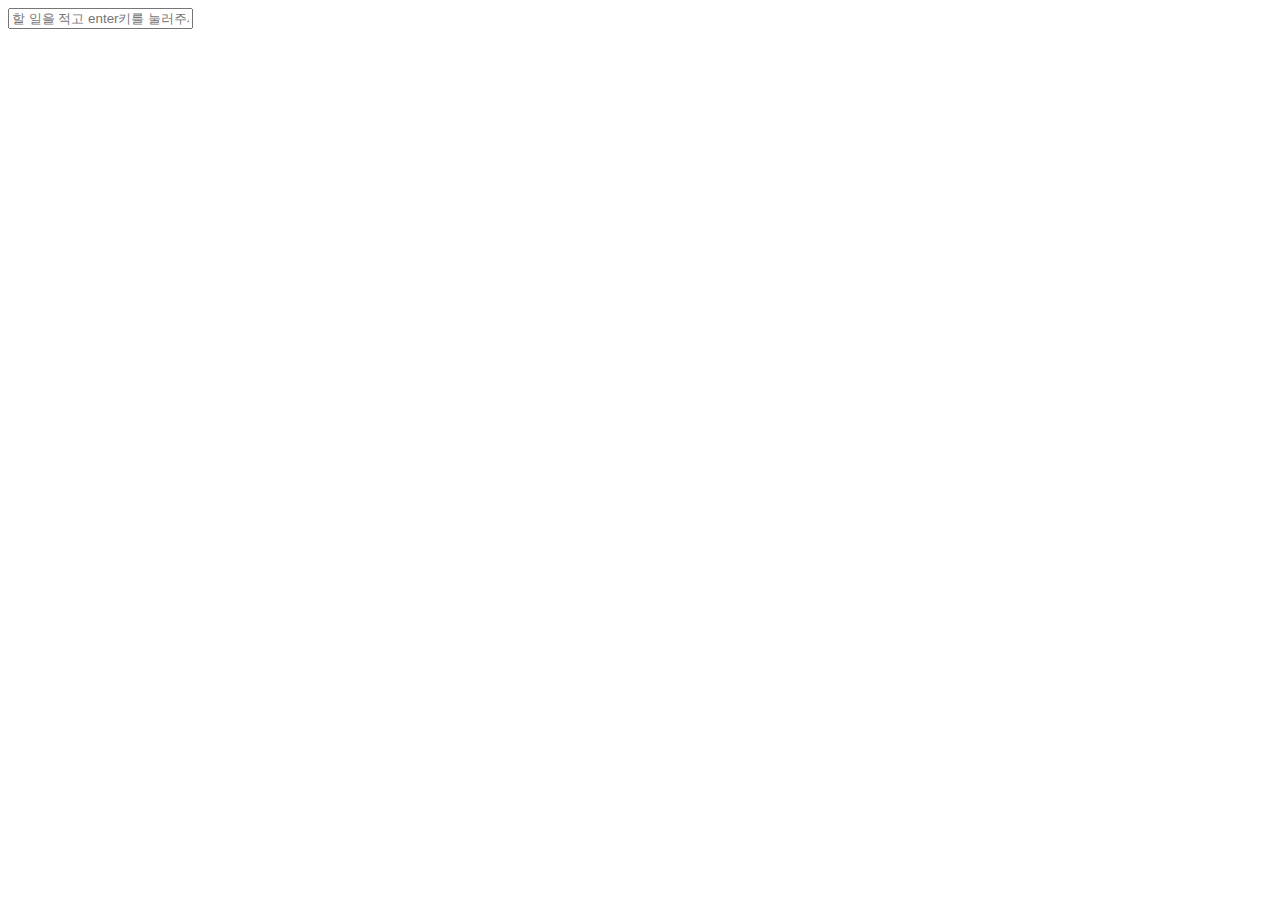
==== index.html @ 88c53dd3 "clear javascript!" ====
<!DOCTYPE html>
<html lang="kr">
  <head>
    <meta charset="UTF-8" />
    <meta http-equiv="X-UA-Compatible" content="IE=edge" />
    <meta name="viewport" content="width=device-width, initial-scale=1.0" />
    <title>Document</title>
    <link rel="stylesheet" href="css/style.css" />
  </head>
  <body>
    <form id="todo-form">
      <input
        required
        type="text"
        placeholder="할 일을 적고 enter키를 눌러주세요!"
      />
    </form>
    <ul id="todo-list"></ul>

    <div id="weather">
      <span></span>
      <span></span>
      <span></span>
    </div>
    <script src="js/todo.js"></script>
    <script src="js/weather.js"></script>
  </body>
</html>
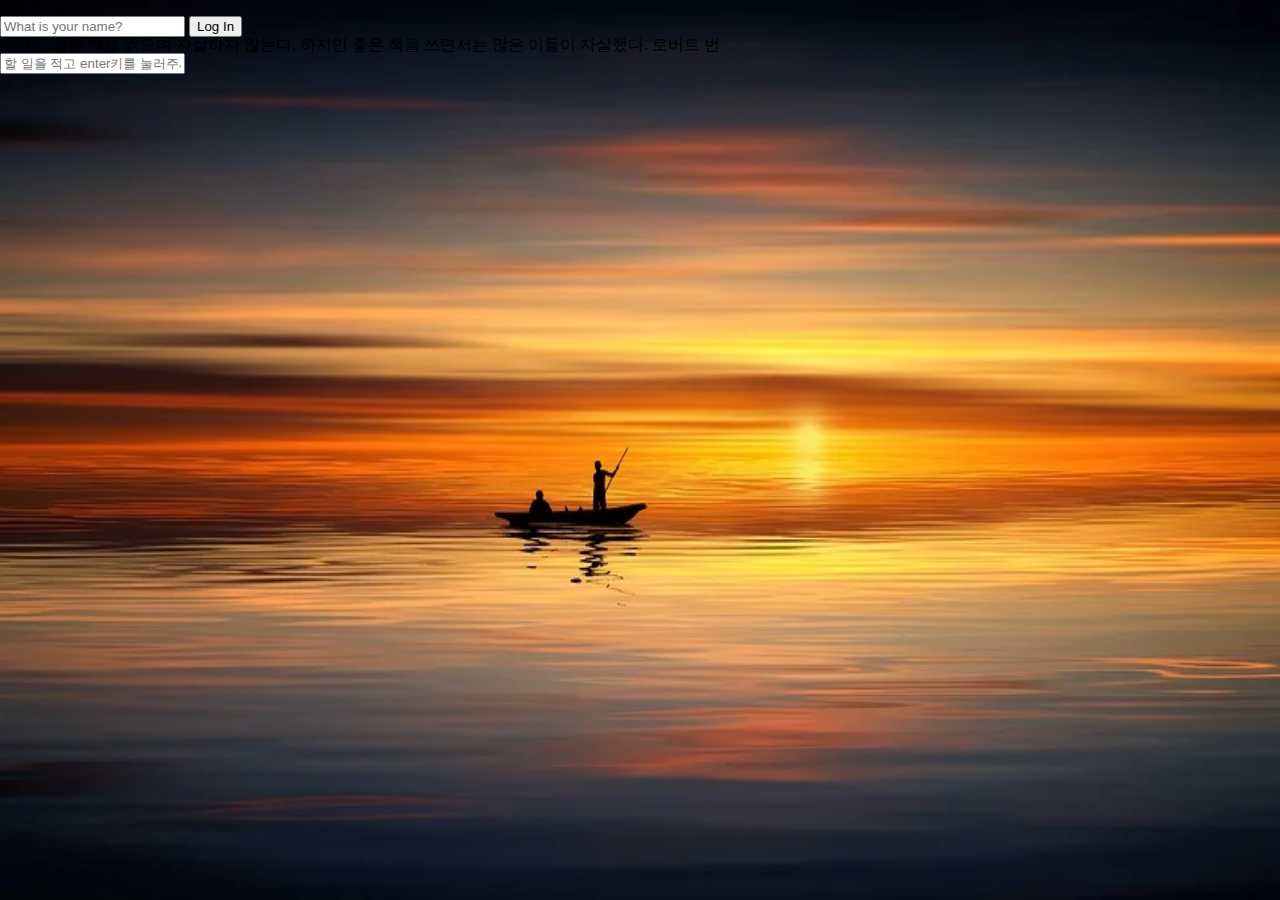
==== commit 50910a76: "no css clear" ====
--- a/index.html
+++ b/index.html
@@ -8,6 +8,21 @@
     <link rel="stylesheet" href="css/style.css" />
   </head>
   <body>
+    <h2 id="clock"></h2>
+    <form class="hidden" id="login-form">
+      <input
+        type="text"
+        required
+        maxlength="15"
+        placeholder="What is your name?"
+      />
+      <input type="submit" value="Log In" />
+    </form>
+    <h1 class="hidden" id="greeting"></h1>
+    <div id="quote">
+      <span></span>
+      <span></span>
+    </div>
     <form id="todo-form">
       <input
         required
@@ -16,13 +31,16 @@
       />
     </form>
     <ul id="todo-list"></ul>
-
     <div id="weather">
       <span></span>
       <span></span>
       <span></span>
     </div>
+    <script src="js/app.js"></script>
+    <script src="js/clock.js"></script>
     <script src="js/todo.js"></script>
     <script src="js/weather.js"></script>
+    <script src="js/background.js"></script>
+    <script src="js/quote.js"></script>
   </body>
 </html>
--- a/css/style.css
+++ b/css/style.css
@@ -0,0 +1,21 @@
+@import "reset.css";
+
+* {
+  box-sizing: border-box;
+}
+
+.hidden {
+  display: none;
+}
+
+body {
+  width: 100%;
+  height: 100vh;
+}
+
+img {
+  width: 100%;
+  height: 100%;
+  position: absolute;
+  z-index: -5;
+}
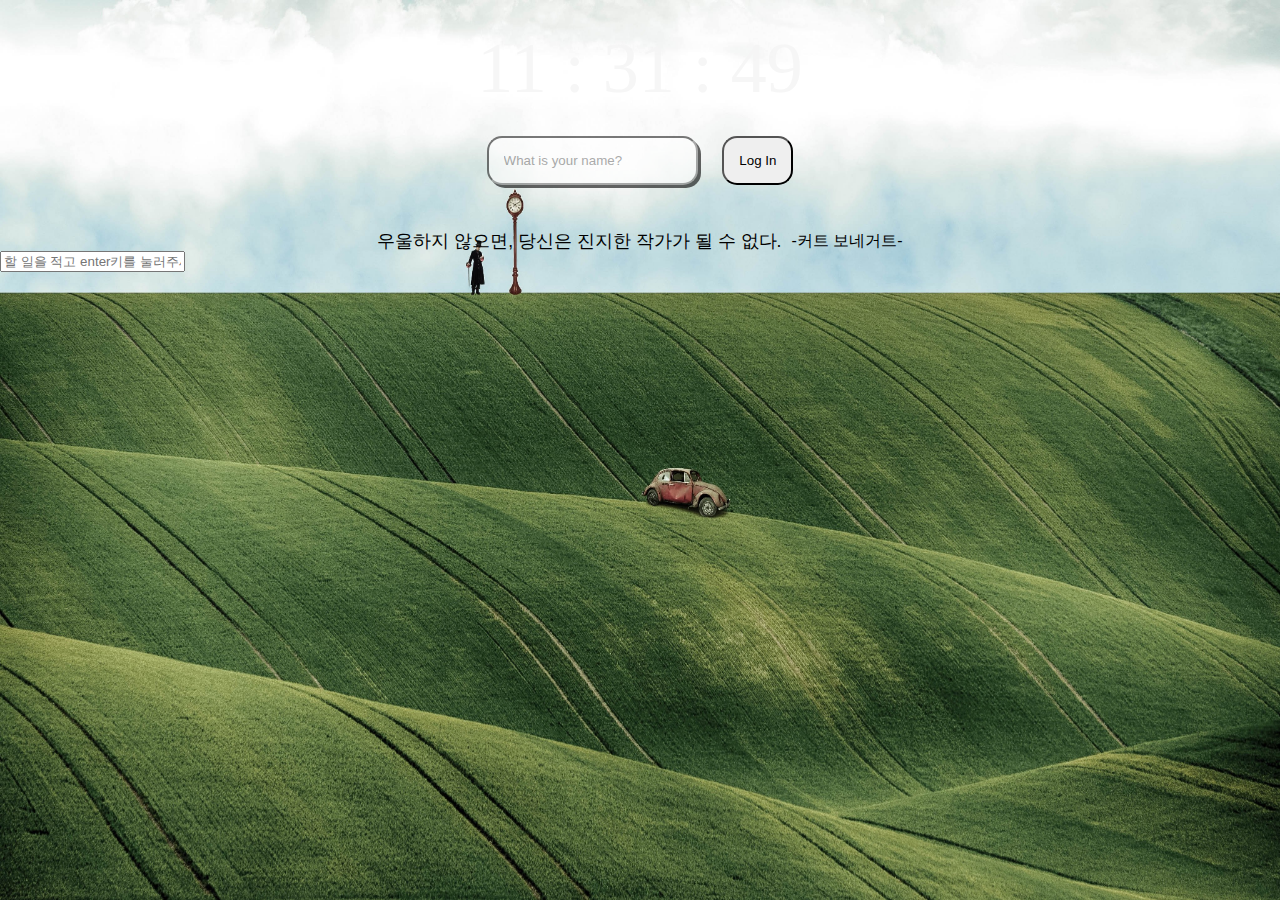
==== commit 7343ea04: "mid css clear" ====
--- a/index.html
+++ b/index.html
@@ -8,7 +8,14 @@
     <link rel="stylesheet" href="css/style.css" />
   </head>
   <body>
-    <h2 id="clock"></h2>
+    <header>
+      <h2 id="clock"></h2>
+      <div id="weather">
+        <span></span>
+        <span></span>
+        <span></span>
+      </div>
+    </header>
     <form class="hidden" id="login-form">
       <input
         type="text"
@@ -31,11 +38,7 @@
       />
     </form>
     <ul id="todo-list"></ul>
-    <div id="weather">
-      <span></span>
-      <span></span>
-      <span></span>
-    </div>
+
     <script src="js/app.js"></script>
     <script src="js/clock.js"></script>
     <script src="js/todo.js"></script>
--- a/css/style.css
+++ b/css/style.css
@@ -19,3 +19,67 @@
   position: absolute;
   z-index: -5;
 }
+
+header {
+  display: flex;
+  justify-content: center;
+  align-items: center;
+  padding-top: 2rem;
+}
+
+#clock {
+  color: whitesmoke;
+  font-size: 4.5rem;
+  opacity: 0.8;
+}
+#weather {
+  position: absolute;
+  right: 4rem;
+  color: darkgray;
+}
+
+#login-form {
+  text-align: center;
+  margin-top: 2rem;
+}
+
+#login-form input:first-child {
+  padding: 15px;
+  margin-right: 1.3rem;
+  border-radius: 15px;
+  opacity: 0.6;
+  box-shadow: 3px 3px;
+}
+
+#login-form input:first-child:hover {
+  opacity: 1;
+  transition: ease-in-out 0.8s;
+}
+
+#login-form input:last-child {
+  padding: 15px;
+  border-radius: 15px;
+}
+
+#greeting {
+  text-align: center;
+  margin-top: 1.3rem;
+  font-size: 2rem;
+  font-weight: bolder;
+  color: wheat;
+  opacity: 0.9;
+  font-family: Arial, Helvetica, sans-serif;
+}
+
+#quote {
+  display: flex;
+  justify-content: center;
+  text-align: center;
+  margin-top: 3rem;
+  font-family: Arial, Helvetica, sans-serif;
+}
+
+#quote span:first-child {
+  font-size: 1.1rem;
+  margin-right: 10px;
+}
